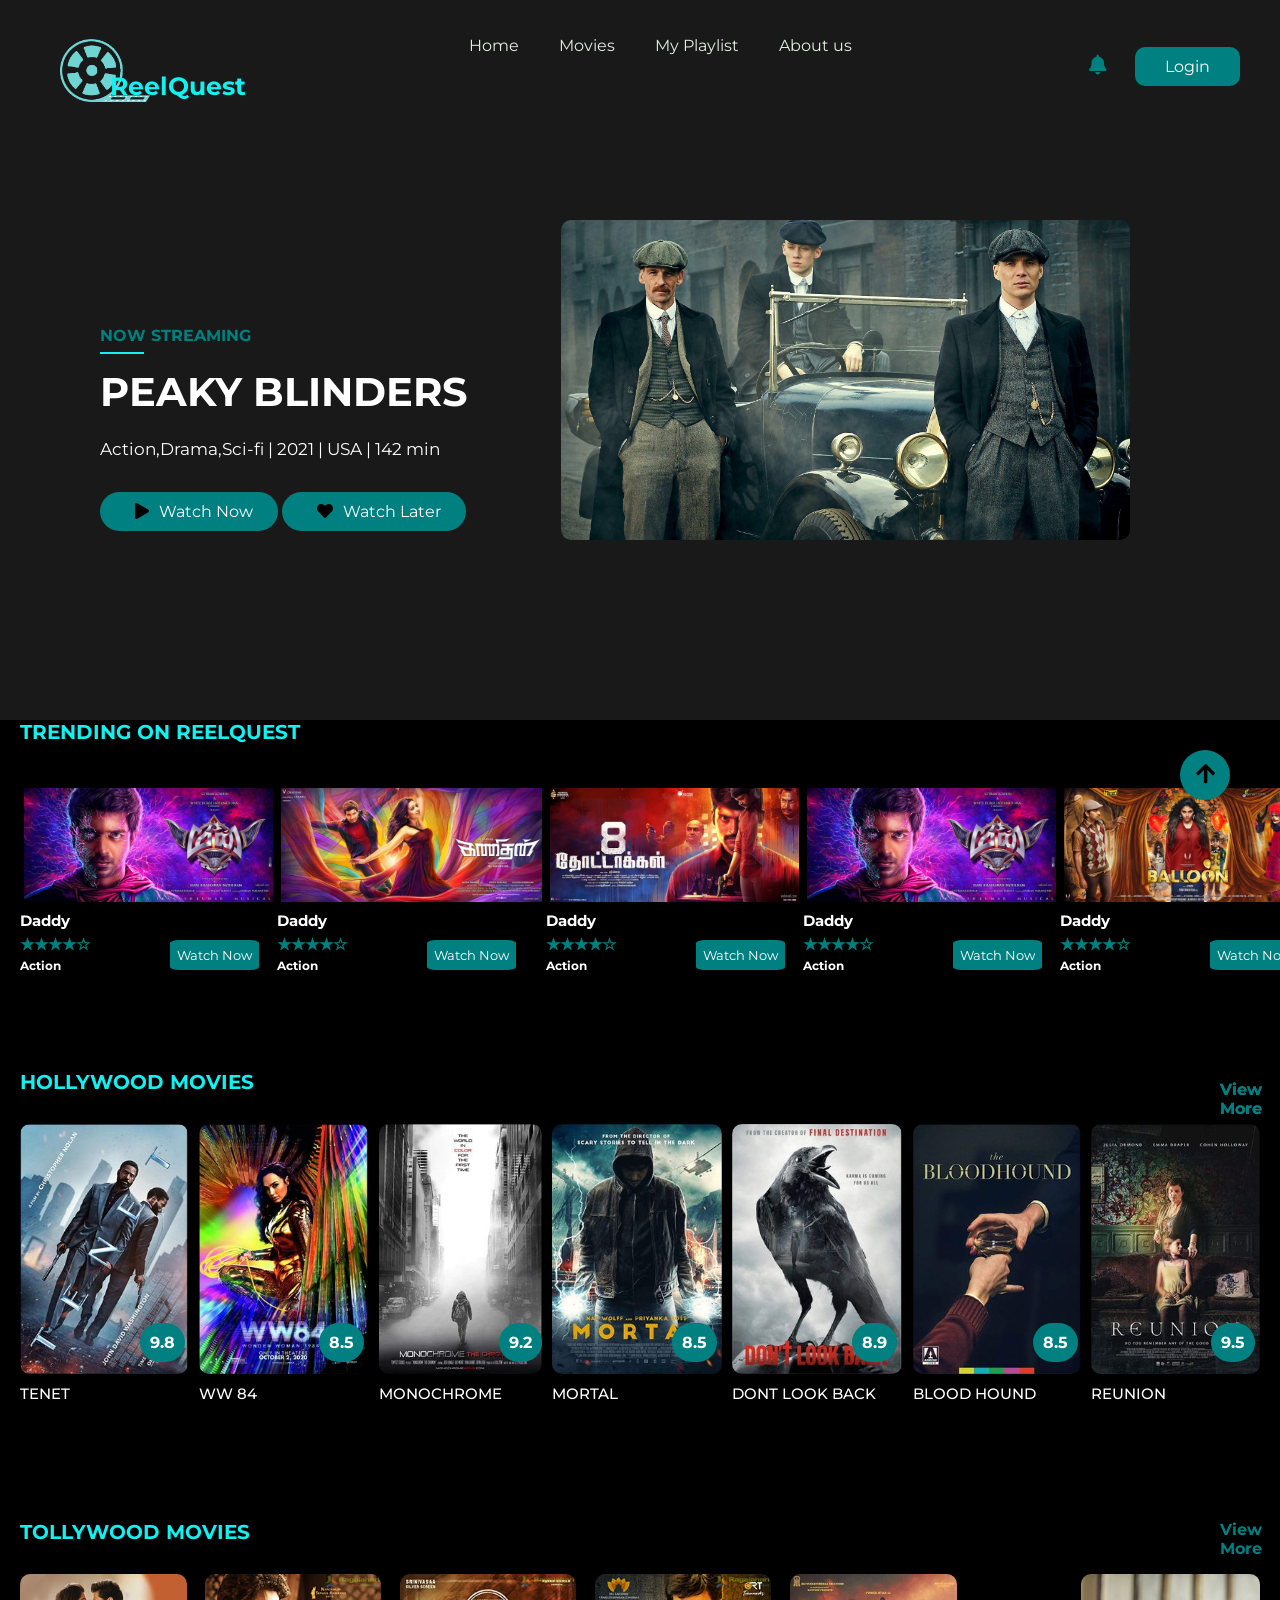
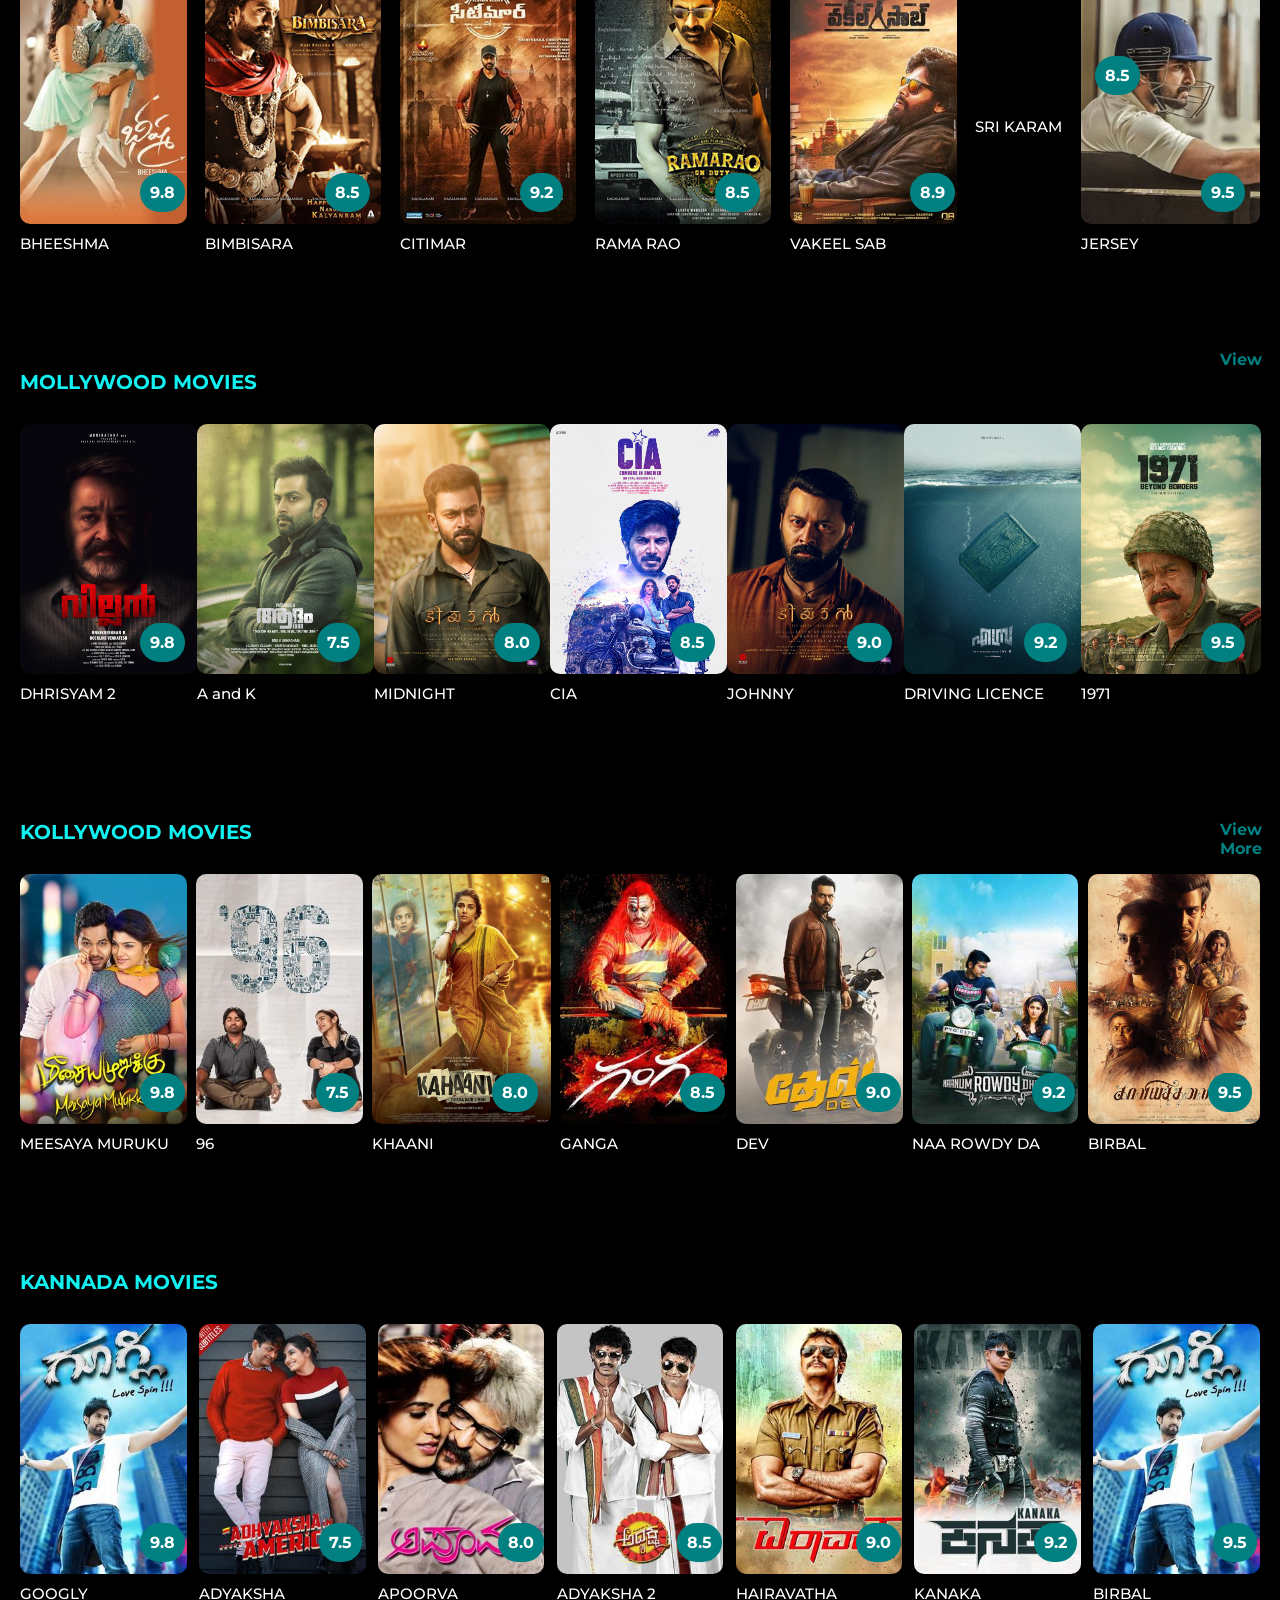
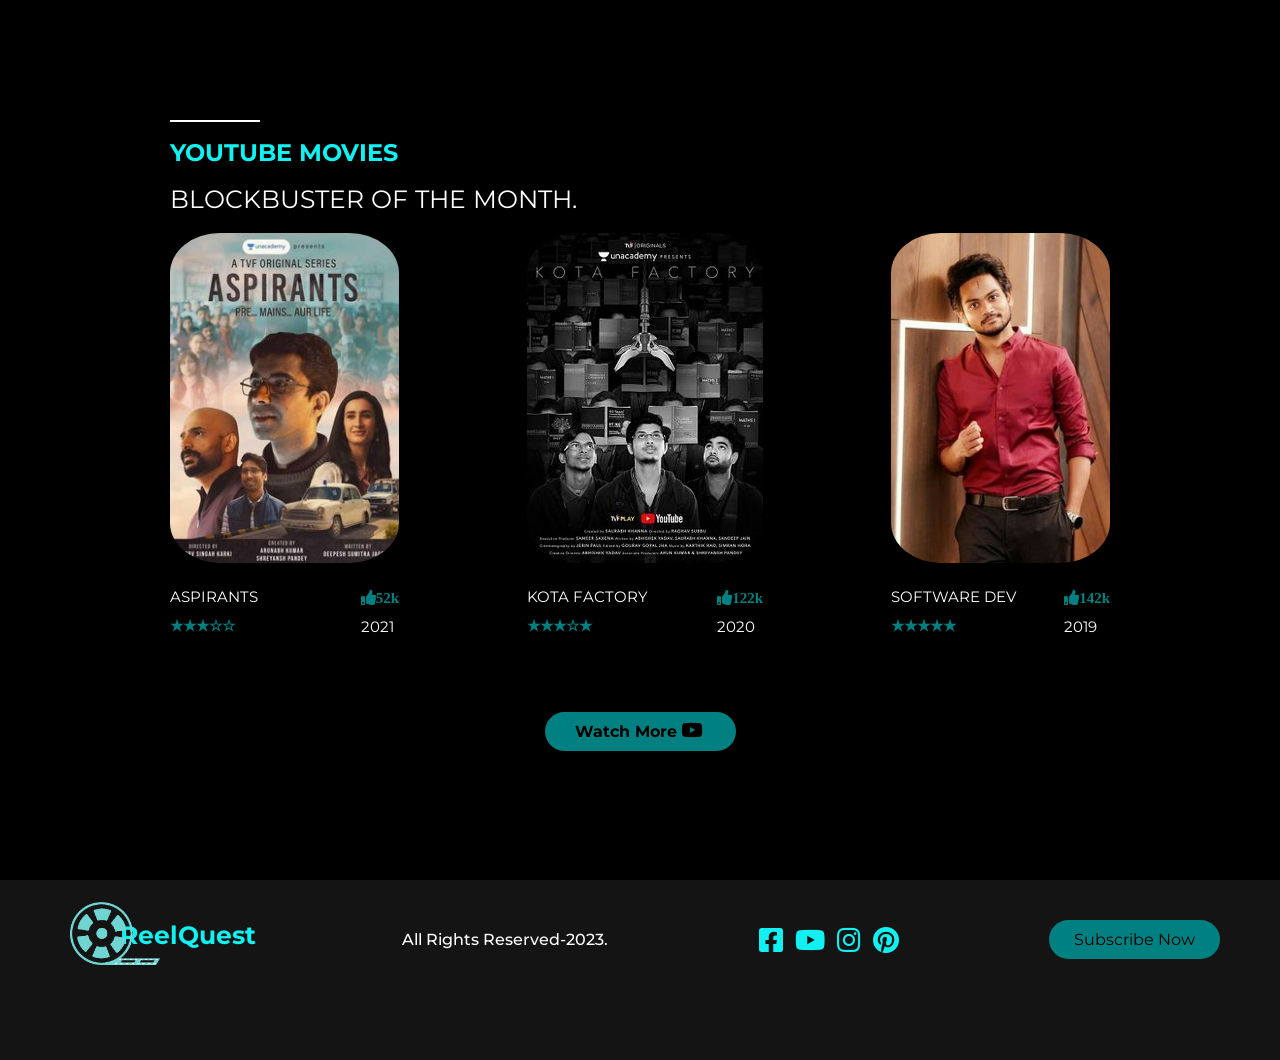
==== frontend/index.html @ c6e7e480 "home page" ====
<!DOCTYPE html>
<html lang="en">
<head>
    <meta charset="UTF-8">
    <meta http-equiv="X-UA-Compatible" content="IE=edge">
    <meta name="viewport" content="width=device-width, initial-scale=1.0">
    <link rel="stylesheet" href="style/main.css">
    <link rel="stylesheet" href="https://cdnjs.cloudflare.com/ajax/libs/font-awesome/5.15.3/css/all.min.css">
    <link rel="icon" href="images/logo/e.png">
    <title>ReelQuest</title>
</head>
<body>
    <!--Header section-->
    <header>


    <div class="logo">
        <img src="images/logo/e.png" alt="">
        <h3>ReelQuest</h3>
    </div>
    <div class="nav" id="small_menu">
        <button class="hamburger" id="hamburger">
            <i class="fas fa-bars"></i>
        </button>
        <ul>
            <li><a href="index.html">Home</a></li>
            <li><a href="#">Movies</a></li>
            <li><a href="#">My Playlist</a></li>
            <li><a href="#">About us</a></li>
        </ul>
    </div>
  
    <div class="user">
        <i class="fas fa-bell"></i>
        <!-- <i class="fas fa-search"></i> -->
        <a href="login.html" id="login_btn" onclick="handleLoginBtn()">Login</a>
     
    </div>  
</header>
<!----------------->

<!--Hero section-->
<section>
    <div class="heropage">
        <div class="inside-heropage">
            <span>NOW STREAMING</span>
            <div class="line1">

            </div>
            <h1>PEAKY BLINDERS</h1>
            <p>Action,Drama,Sci-fi | 2021 | USA | 142 min</p>
            <div class="btn1">
            <a href=""><i class="fas fa-play"></i>Watch Now</a>
            <a href=""><i class="fas fa-heart"></i>Watch Later</a>
            </div>
        </div>
    </div>
    <div class="poster">
        <img src="images/hero page/3.jpg" alt="">
    </div>
</section>


        <!------Lates movies---->
        <div class="latest-movies">
            <h1>TRENDING ON REELQUEST</h1>
            <div class="latest-container">
                <div class="latest-inside">
                    <img src="images/horizantal/1.jpg" alt="">
                    <div class="heading1">
                        <h4>Daddy</h4>
                        <p><span>&#9733;&#9733;&#9733;&#9733;&#9734; </span></p>
                        <h6>Action</h6>
                    </div>
                   <div class="btn2">
                       <a href="">Watch Now</a>
                   </div>
                </div>
                <div class="latest-inside">
                    <img src="images/horizantal/5.jpg" alt="">
                    <div class="heading1">
                        <h4>Daddy</h4>
                        <p><span>&#9733;&#9733;&#9733;&#9733;&#9734; </span></p>
                        <h6>Action</h6>
                    </div>
                   <div class="btn2">
                       <a href="">Watch Now</a>
                   </div>
                </div>
                <div class="latest-inside">
                    <img src="images/horizantal/3.jpg" alt="">
                    <div class="heading1">
                        <h4>Daddy</h4>
                        <p><span>&#9733;&#9733;&#9733;&#9733;&#9734; </span></p>
                        <h6>Action</h6>
                    </div>
                   <div class="btn2">
                       <a href="">Watch Now</a>
                   </div>
                </div>
                <div class="latest-inside">
                    <img src="images/horizantal/1.jpg" alt="">
                    <div class="heading1">
                        <h4>Daddy</h4>
                        <p><span>&#9733;&#9733;&#9733;&#9733;&#9734; </span></p>
                        <h6>Action</h6>
                    </div>
                   <div class="btn2">
                       <a href="">Watch Now</a>
                   </div>
                </div>

                <div class="latest-inside">
                    <img src="images/horizantal/2.jpg" alt="">
                    <div class="heading1">
                        <h4>Daddy</h4>
                        <p><span>&#9733;&#9733;&#9733;&#9733;&#9734; </span></p>
                        <h6>Action</h6>
                    </div>
                   <div class="btn2">
                       <a href="">Watch Now</a>
                   </div>
                </div>
            </div>
        </div>
     
        <!---Hollywood Movies-->
        <section>
         
        
        
        
        
        <div class="hollywood-movies" id="hollywood">
           
           
           
            <h1>HOLLYWOOD MOVIES</h1>
            <div class="hollywood-container">
                <div class="hollywood-inside">
                   
                   
                   
                   
                    <img src="images/hollywood/2.jpg" alt="">
                   
                    <h3>TENET</h3>
                    <div class="imdb">
                        <p>9.8</p>
                      
                    </div>
                </div>
                <div class="hollywood-inside">
                    <img src="images/hollywood/12.jpg" alt="">
                    <h3>WW 84</h3>
                    <div class="imdb">
                        <p>8.5</p>
                    </div>
                </div>
                <div class="hollywood-inside">
                    <img src="images/hollywood/13.jpg" alt="">
                    <h3>MONOCHROME</h3>
                    <div class="imdb">
                        <p>9.2</p>
                    </div>
                </div>
                <div class="hollywood-inside">
                    <img src="images/hollywood/14.jpg" alt="">
                    <h3>MORTAL</h3>
                    <div class="imdb">
                        <p>8.5</p>
                    </div>
                </div>
                <div class="hollywood-inside">
                    <img src="images/hollywood/15.jpg" alt="">
                    <h3>DONT LOOK BACK</h3>
                    <div class="imdb">
                        <p>8.9</p>
                    </div>
                </div>
                <div class="hollywood-inside">
                    <img src="images/hollywood/3.jpg" alt="">
                    <h3>BLOOD HOUND</h3>
                    <div class="imdb">
                        <p>8.5</p>
                    </div>
                </div>
                <div class="hollywood-inside">
                    <img src="images/hollywood/1.jpg" alt="">
                    <h3>REUNION</h3>
                    <div class="imdb">
                        <p>9.5</p>
                    </div>
                </div>
            </div>
        </div>
        <div class="more1">
            <a href="">View More</a>
        </div>
    </section>
    <!------------->

            <!---tollywood Movies-->
            <section>
                <div class="tollywood-movies" id="tollywood">
                    <h1>TOLLYWOOD MOVIES</h1>
                    <div class="tollywood-container">
                        <div class="tollywood-inside">
                            <img src="images/telugumovies/a.jpg" alt="">
                            <h3>BHEESHMA</h3>
                            <div class="imdb">
                                <p>9.8</p>
                            </div>
                        </div>
                        <div class="tollywood-inside">
                            <img src="images/telugumovies/16.jpg" alt="">
                            <h3>BIMBISARA</h3>
                            <div class="imdb">
                                <p>8.5</p>
                            </div>
                        </div>
                        <div class="tollywood-inside">
                            <img src="images/telugumovies/19.jpg" alt="">
                            <h3>CITIMAR</h3>
                            <div class="imdb">
                                <p>9.2</p>
                            </div>
                        </div>
                        <div class="tollywood-inside">
                            <img src="images/telugumovies/15.jpg" alt="">
                            <h3>RAMA RAO</h3>
                            <div class="imdb">
                                <p>8.5</p>
                            </div>
                        </div>
                        <div class="tollywood-inside">
                            <img src="images/telugumovies/27.jpg" alt="">
                            <h3>VAKEEL SAB</h3>
                            <div class="imdb">
                                <p>8.9</p>
                            </div>
                        </div>
                        <div class="tollywood-inside">
                            <img src="images/telugumovies/e.jpg    " alt="">
                            <h3>SRI KARAM</h3>
                            <div class="imdb">
                                <p>8.5</p>
                            </div>
                        </div>
                        <div class="tollywood-inside">
                            <img src="images/telugumovies/26.jpg" alt="">
                            <h3>JERSEY</h3>
                            <div class="imdb">
                                <p>9.5</p>
                            </div>
                        </div>
                    </div>
                </div>
               <div class="more2">
                   <a href="">View More</a>
               </div>
            </section>
            <!------------->


              <!---collywood Movies-->
  <section>
    <div class="collywood-movies">
        <h1>MOLLYWOOD MOVIES</h1>
        <div class="collywood-container">
            <div class="collywood-inside">
                <img src="images/malayalam/1.jpg" alt="">
                <h3>DHRISYAM 2</h3>
                <div class="imdb">
                    <p>9.8</p>
                </div>
            </div>
            <div class="collywood-inside">
                <img src="images/malayalam/2.jpg" alt="">
                <h3>A and K</h3> 
                <div class="imdb">
                    <p>7.5</p>
                </div>
            </div>
            <div class="collywood-inside">
                <img src="images/malayalam/3.jpg" alt="">
                <h3>MIDNIGHT</h3>
                <div class="imdb">
                    <p>8.0</p>
                </div>
            </div>
            <div class="collywood-inside">
                <img src="images/malayalam/5.jpg" alt="">
                <h3>CIA</h3>
                <div class="imdb">
                    <p>8.5</p>
                </div>
            </div>
            <div class="collywood-inside">
                <img src="images/malayalam/4.jpg" alt="">
                <h3>JOHNNY</h3>
                <div class="imdb">
                    <p>9.0</p>
                </div>
            </div>
            <div class="collywood-inside">
                <img src="images/malayalam/6.jpg   " alt="">
                <h3>DRIVING LICENCE</h3>
                <div class="imdb">
                    <p>9.2</p>
                </div>
            </div>
            <div class="collywood-inside">
                <img src="images/malayalam/7.jpg" alt="">
                <h3>1971</h3>
                <div class="imdb">
                    <p>9.5</p>
                </div>
            </div>
        </div>
    </div>
    <div class="more3">
        <a href="">View More</a>
    </div>
        </section>
<!------------->

              <!---iollywood Movies-->
              <section>
                <div class="iollywood-movies">
                    <h1>KOLLYWOOD MOVIES</h1>
                    <div class="iollywood-container">
                        <div class="iollywood-inside">
                            <img src="images/tamil/a.jpg" alt="">
                            <h3>MEESAYA MURUKU</h3>
                            <div class="imdb">
                                <p>9.8</p>
                            </div>
                        </div>
                        <div class="iollywood-inside">
                            <img src="images/tamil/b.jpg" alt="">
                            <h3>96</h3> 
                            <div class="imdb">
                                <p>7.5</p>
                            </div>
                        </div>
                        <div class="iollywood-inside">
                            <img src="images/tamil/6.jpg" alt="">
                            <h3>KHAANI</h3>
                            <div class="imdb">
                                <p>8.0</p>
                            </div>
                        </div>
                        <div class="iollywood-inside">
                            <img src="images/tamil/c.jpg" alt="">
                            <h3>GANGA</h3>
                            <div class="imdb">
                                <p>8.5</p>
                            </div>
                        </div>
                        <div class="iollywood-inside">
                            <img src="images/tamil/d.jpg" alt="">
                            <h3>DEV</h3>
                            <div class="imdb">
                                <p>9.0</p>
                            </div>
                        </div>
                        <div class="iollywood-inside">
                            <img src="images/tamil/e.jpg" alt="">
                            <h3>NAA ROWDY DA</h3>
                            <div class="imdb">
                                <p>9.2</p>
                            </div>
                        </div>
                        <div class="iollywood-inside">
                            <img src="images/tamil/1.jpg" alt="">
                            <h3>BIRBAL</h3>
                            <div class="imdb">
                                <p>9.5</p>
                            </div>
                        </div>
                    </div>
                </div>
                <div class="more4">
                    <a href="">View More</a>
                </div>
                    </section>
            <!------------->



   <!---sollywood Movies-->
   <section>
    <div class="sollywood-movies">
        <h1>KANNADA MOVIES</h1>
        <div class="sollywood-container">
            <div class="sollywood-inside">
                <img src="images/kannada/a.jpg" alt="">
                <h3>GOOGLY</h3>
                <div class="imdb">
                    <p>9.8</p>
                </div>
            </div>
            <div class="sollywood-inside">
                <img src="images/kannada/f.jpg" alt="">
                <h3>ADYAKSHA</h3> 
                <div class="imdb">
                    <p>7.5</p>
                </div>
            </div>
            <div class="sollywood-inside">
                <img src="images/kannada/e.jpg" alt="">
                <h3>APOORVA</h3>
                <div class="imdb">
                    <p>8.0</p>
                </div>
            </div>
            <div class="sollywood-inside">
                <img src="images/kannada/d.jpg" alt="">
                <h3>ADYAKSHA 2</h3>
                <div class="imdb">
                    <p>8.5</p>
                </div>
            </div>
            <div class="sollywood-inside">
                <img src="images/kannada/c.jpg" alt="">
                <h3>HAIRAVATHA</h3>
                <div class="imdb">
                    <p>9.0</p>
                </div>
            </div>
            <div class="sollywood-inside">
                <img src="images/kannada/b.jpg" alt="">
                <h3>KANAKA</h3>
                <div class="imdb">
                    <p>9.2</p>
                </div>
            </div>
            <div class="sollywood-inside">
                <img src="images/kannada/a.jpg" alt="">
                <h3>BIRBAL</h3>
                <div class="imdb">
                    <p>9.5</p>
                </div>
            </div>
        </div>
    </div>
    <div class="more5">
        <a href="">View More</a>
    </div>
        </section>
<!------------->
        
<section class="akira" id="youtube">
    <div class="line">
    </div>
    <div class="yt-movies">
        <h1>YOUTUBE MOVIES</h1>
        <p>BLOCKBUSTER OF THE MONTH.</p>
        <div class="yt-container">
            <div class="inside-yt">
                <img src="images/yt/1.jpg" alt="">
                <div class="heading2">
                    <p>ASPIRANTS</p>
                    <p><span>&#9733;&#9733;&#9733;&#9734;&#9734;</span>
                        <div class="like">
                            <span><i class="fas fa-thumbs-up">52k</i></span>
                            <p>2021</p>
                          
                        </div>
                    <p></p>
                </div>
            </div>
            <div class="inside-yt">
                <img src="images/yt/2.jpg" alt="">
                <div class="heading2">
                    <p>KOTA FACTORY</p>
                    <p><span>&#9733;&#9733;&#9733;&#9734;&#9733;</span>
                        <div class="like">
                         <span><i class="fas fa-thumbs-up">122k</i></span>
                            <p>2020</p>
                           
                        </div>
                    <p></p>
                </div>
            </div>
            <div class="inside-yt">
                <img src="images/yt/3.jpg" alt="">
                <div class="heading2">
                    <p>SOFTWARE DEV</p>
                    <p><span>&#9733;&#9733;&#9733;&#9733;&#9733;</span>
                        <div class="like">
                            <span><i class="fas fa-thumbs-up">142k</i></span>
                            <p>2019</p>
                        </div>
                    <p></p>
                </div>
            </div>
        </div>
    </div>
</section>
<div class="youtubebtn">
    <a href="">Watch More<i class="fab fa-youtube"></i></a>
</div>


<!---Footer-->
    <div class="footer">
        <div class="inside-footer">
            <div class="footer-container">
                <div class="logopart">
                    <h1>ReelQuest</h1>
                    <img src="images/logo/e.png" alt="">
                </div>
                <div class="copyright">
                    <p>All Rights Reserved-2023.</p>
                </div>
                <div class="socials">
                    <i class="fab fa-facebook-square"></i>
                    <i class="fab fa-youtube"></i>
                    <i class="fab fa-instagram"></i>
                    <i class="fab fa-pinterest"></i>                    
                </div>
                <div class="btn4">
                    <a href="">Subscribe Now</a>
                </div>
            </div>
        </div>
    </div>

<!------>

<!--Goto button-->
<div class="scroll">
    <a href=""><i class="fas fa-arrow-up"></i></a>
</div>
</body>
<script>
     const loginBtn = document.getElementById('login_btn')

     const userName = localStorage.getItem('userName') || null
    const logedInUserID = localStorage.getItem('logedInUserID') || null
     
    if (logedInUserID) {
        loginBtn.innerHTML = `<span style="color:white;"> ${userName}</span> / Logout`
    } else {
        loginBtn.innerHTML == ''
        loginBtn.innerText == 'Login'
    }


function handleLoginBtn() {
const loginBtn = document.getElementById('login_btn')

if (loginBtn.innerText == 'Login') {

    location.href = './login.html'

} else {


    if (confirm('Do you want to logout?')) {
        localStorage.removeItem('userName')
        localStorage.removeItem('signedIn')
        localStorage.removeItem('logedInUserID')
        localStorage.removeItem('token')

        location.reload()
    }


}

}
</script>
</html>
---- frontend/style/main.css ----
@import url('https://fonts.googleapis.com/css2?family=Montserrat:ital,wght@0,100;0,200;0,300;0,400;0,500;0,600;0,700;0,800;0,900;1,100;1,500;1,600;1,700;1,800;1,900&display=swap');
*{
    margin: 0;
    padding: 0;
    font-family: 'Montserrat', sans-serif;
    box-sizing: border-box;

}
html{
    scroll-behavior: smooth;
}
body{
    background-image: linear-gradient( rgba(0,0,0,0.9),rgba(0,0,0,0.9)),url('images/hero page/7.jpg');
    background-position: center;
    background-size: cover;
    background-repeat: no-repeat;
    height: 130vh;
}
header{
    color:rgb(184, 179, 179);
    display: flex;
    height: 10vh;
    width: 100%;
    justify-content: space-between;
    align-items: center;

}
#iconbar{
    color: white;
    font-size: 2rem;
    position: absolute;
    top: 20px;
    right: 20px;
    opacity: 0;
    visibility: hidden;
}
#iconbar:hover{
    color: teal;
}
.logo{
margin-left: 60px;
margin-top: 50px;

}
.logo img{
    height: 7vh;
}
.logo h3{
    color:rgb(18, 241, 241);
    font-size: 25px;
    margin-top: -35px;

    margin-left: 50px;
}
.nav ul{
    display: flex;
}
.nav ul li{
    list-style: none;
}
.nav ul li a{
    text-decoration: none;
    padding: 0px 20px;
    color: rgb(227, 238, 227);
}
.nav ul li a:hover{
    color: teal;
    font-weight: bolder;
}
.user{
    cursor:pointer;
    color:teal;
    margin-top: 40px;
    margin-right: 40px;
}
.user a{
    padding: 10px 30px;
    color: white;
    background-color: teal;
    text-decoration: none;
    border-radius: 10px;
}
.user a:hover{
    background-color: black;
    color: teal;
}
.user i{
    font-size: 20px;
    margin-right: 10px;
}
.user h4{
    border-radius: 40px;
    background: teal;
    padding: 10px 20px;
    margin-top: 40px;
    margin-right: 40px;
}
.user i{
    padding: 0px 14px;
}
.user h4:hover{
    color:teal;
    background: black;
}


.heropage{
    position: absolute;
    color:white;
   margin-top: 100px;
   margin-left: 100px;
}
.inside-heropage{
    line-height:2;
}
.inside-heropage h1{
    font-size: 40px;
}
.inside-heropage p{
    font-size: 17px;
}
span{
    color: teal;
    font-weight: bold;

}
.line1{
height: 2px;
background-color:rgb(18, 241, 241);
width: 12%;
margin-left: 0px;
margin-top: 0px;
position: absolute;
}

.btn1{
    margin-top: 30px;
}
.btn1 a{
    background-color: teal;
    color: white;
    padding: 10px 25px;
    text-decoration: none;
    border-radius: 30px;
}
.btn1 a:hover{
    background: black;
    color: teal;
}

.btn1 i{
    color:black;
    padding: 0px 10px;
}
.btn1 i:hover{
    color: white;
}
.poster{
    margin-top: 130px;
    margin-right: 150px;
}
.poster img{
    height:320px;
    float: right;
    border-radius: 10px;
}
.latest-movies{
    position: absolute;
    width:100%;
    height: 100%;
   background-color: black;
    margin-top: 500px;
    padding: 0px 20px;
}
.latest-movies h1{
    font-size: 20px;
    color:rgb(18, 241, 241);
    
}
.latest-container{
    padding: 10px 0px;
}
.latest-container{
    display: flex;
    margin-top: 30px;
    justify-content: space-between;
    align-items: center;
}
.latest-inside img{
    height: 122px;
    cursor: pointer;
    padding: 4px;
    transition: all 500ms ease-in-out;
}
.latest-inside img:hover{
    transform: scale(1.2);
}
.heading1{
    color: white;
    line-height: 1.5;
}
.heading1 h4{
    font-size: 15px;
}
.heading1 h6{
    font-size: 12px;
}
.btn2{
    margin-top: -30px;
    margin-left: 150px;
}
.btn2 a{
    font-size: 13px;
    text-decoration: none;
    background: teal;
    padding: 7px 7px;
    border-radius: 10%;
    color: white;

}
.hollywood-movies{
    position: absolute;
    width:100%;
    height: 100%;
   background-color: black;
    padding: 0px 20px;
    color: white;
    margin-top: 850px;
}
.hollywood-movies h1{
    font-size: 20px;
    color:rgb(18, 241, 241);
}
.hollywood-container{
    margin-top: 30px;
    display: flex;
    justify-content: space-between;
    align-items: center;
}
.hollywood-inside h3{
    font-size: 15px;
    font-weight:500;
    margin-top: 6px;
   
}
.hollywood-inside img{
   height: 250px;
   border-radius: 10px;
   transition: all 500ms ease-in-out;
}
.hollywood-inside img:hover{
    transform: scale(1.1);
    cursor: pointer;
}
.imdb{
    background: teal;
    border-radius:20px;
    position:absolute;
    padding: 10px 10px;
    color: white;
    margin-top: -80px;
    margin-left: 120px;
    font-weight: bolder;
}
.more1{
position: absolute;
 margin-top: 860px;
 margin-left: 1220px;
}
.more1 a{

    color:teal;
    font-weight: bolder;
    text-decoration: none;

}

.tollywood-movies{
    position: absolute;
    width:100%;
    height: 100%;
   background-color: black;
    padding: 0px 20px;
    color: white;
    margin-top: 1300px;
}
.tollywood-movies h1{
    font-size: 20px;
    color:rgb(18, 241, 241);
}
.tollywood-container{
    margin-top: 30px;
    display: flex;
    justify-content: space-between;
    align-items: center;
}
.tollywood-inside h3{
    font-size: 15px;
    font-weight:500;
    margin-top: 6px;
   
}
.tollywood-inside img{
   height: 250px;
   transition: all 500ms ease-in-out;
   border-radius: 10px;
}
.tollywood-inside img:hover{
    transform: scale(1.1);
    cursor: pointer;
}
.imdb{
    background: teal;
    border-radius:20px;
    position:absolute;
    padding: 10px 10px;
    color: white;
    margin-top: -80px;
    margin-left: 120px;
    font-weight: bolder;
}

.collywood-movies{
    position: absolute;
    width:100%;
    height: 100%;
   background-color: black;
    padding: 0px 20px;
    color: white;
    margin-top: 1750px;
}
.collywood-movies h1{
    font-size: 20px;
    color:rgb(18, 241, 241);
}
.collywood-container{
    margin-top: 30px;
    display: flex;
    justify-content: space-between;
    align-items: center;
}
.collywood-inside h3{
    font-size: 15px;
    font-weight:500;
    margin-top: 6px;
   
}
.collywood-inside img{
   height: 250px;
   transition: all 500ms ease-in-out;
   border-radius: 10px;
}
.collywood-inside img:hover{
    transform: scale(1.1);
    cursor: pointer;
}
.imdb{
    background: teal;
    border-radius:20px;
    position:absolute;
    padding: 10px 10px;
    color: white;
    margin-top: -80px;
    margin-left: 120px;
    font-weight: bolder;
}
.more3{
    position: absolute;
    margin-top: 1300px;
    margin-left: 1220px;
}
.more3 a{
    color:teal;
    font-weight: bolder;
    text-decoration: none;
}
.tollywood-movies{
    position: absolute;
    width:100%;
    height: 100%;
   background-color: black;
    padding: 0px 20px;
    color: white;
    margin-top: 1300px;
}
.tollywood-movies h1{
    font-size: 20px;
    color:rgb(18, 241, 241);
}
.tollywood-container{
    margin-top: 30px;
    display: flex;
    justify-content: space-between;
    align-items: center;
}
.tollywood-inside h3{
    font-size: 15px;
    font-weight:500;
    margin-top: 6px;
}
.tollywood-inside img{
   height: 250px;
   transition: all 500ms ease-in-out;
   border-radius: 10px;
}
.tollywood-inside img:hover{
    transform: scale(1.1);
    cursor: pointer;
}
.imdb{
    background: teal;
    border-radius:20px;
    position:absolute;
    padding: 10px 10px;
    color: white;
    margin-top: -80px;
    margin-left: 120px;
    font-weight: bolder;
}
.more2{
    position: absolute;
 margin-top: 1730px;
 margin-left: 1220px;
}
.more2 a{
   color: teal;
    font-weight: bolder;
    text-decoration: none;
}
.iollywood-movies{
    position: absolute;
    width:100%;
    height: 100%;
   background-color: black;
    padding: 0px 20px;
    color: white;
    margin-top: 2200px;
}
.iollywood-movies h1{
    font-size: 20px;
    color:rgb(18, 241, 241);
}
.iollywood-container{
    margin-top: 30px;
    display: flex;
    justify-content: space-between;
    align-items: center;
}
.iollywood-inside h3{
    font-size: 15px;
    font-weight:500;
    margin-top: 6px;
}
.iollywood-inside img{
   height: 250px;
   transition: all 500ms ease-in-out;
   border-radius: 10px;
}
.iollywood-inside img:hover{
    transform: scale(1.1);
    cursor: pointer;
}
.imdb{
    background: teal;
    border-radius:20px;
    position:absolute;
    padding: 10px 10px;
    color: white;
    margin-top: -80px;
    margin-left: 120px;
    font-weight: bolder;
}
.more4{
    position: absolute;
 margin-top: 2200px;
 margin-left: 1220px;
}
.more4 a{
    color:teal;
    font-weight: bolder;
    text-decoration: none;
}
.sollywood-movies{
    position: absolute;
    width:100%;
    height: 75%;
   background-color: black;
    padding: 0px 20px;
    color: white;
    margin-top: 2650px;
}
.sollywood-movies h1{
    font-size: 20px;
    color:rgb(18, 241, 241);
}
.sollywood-container{
    margin-top: 30px;
    display: flex;
    justify-content: space-between;
    align-items: center;
}
.sollywood-inside h3{
    font-size: 15px;
    font-weight:500;
    margin-top: 6px;
   
}
.sollywood-inside img{
   height: 250px;
   border-radius: 10px;
   transition: all 500ms ease-in-out;
}
.sollywood-inside img:hover{
    transform: scale(1.1);
    cursor: pointer;
}
.imdb{
    background: teal;
    border-radius:20px;
    position:absolute;
    padding: 10px 10px;
    color: white;
    margin-top: -80px;
    margin-left: 120px;
    font-weight: bolder;
}
.more5{
position: absolute;
 margin-top: 860px;
 margin-left: 1220px;
}
.more5 a{

    color:teal;
    font-weight: bolder;
    text-decoration: none;
}
.akira{

    position: absolute;
    height:100%;
    width: 100%;
    background: black;
    color: white;
    margin-top: 3100px;
}
.yt-movies{
    padding: 10px 170px;
    line-height: 1.9;
}
.yt-movies h1{
    color:rgb(18, 241, 241);
}
.yt-movies p{
    font-size: 25px;
}
.line{
    height: 2px;
    background-color: white;
    width: 7%;
    margin-left: 170px;
    position: absolute;
}
.yt-container{
    display: flex;
    justify-content: space-between;
    align-items: center;
}
.inside-yt img{
    padding: 10px 0px;
    height: 350px;
    border-radius: 50px;
}
.heading2 p{
    font-size: 15px;   
}
.like{
    font-size: 15px;
    float: right;
    margin-top: -56px;
}
.youtubebtn{
    position:absolute;
    height:30%;
    background-color: black;
    width: 100%;
    margin-top: 3700px;
    text-align: center;
}
.youtubebtn a{
    text-decoration: none;
    padding: 10px 30px;
    background: teal;
    color: black;
    font-weight: 700;
    border-radius: 40px;
}
.youtubebtn i{
    padding:0px 4px;
    font-size: 19px;
}
.footer{
    position: absolute;
    margin-top: 3860px;
    height: 20vh;
    color: white;
    background:#141414;
    width: 100%;
}

.logopart img{
    height:7vh;
    margin-left: 70px;
    margin-top: -50px;
}
.logopart h1{
    color:rgb(18, 241, 241);
font-size: 25px;
margin-top: 40px;
margin-left: 120px;
}
.footer-container{
    display: flex;
    justify-content: space-between;
    align-items: center;
}
.copyright{
    font-size: 16px;
    font-weight: 500;
    margin-top: 30px;
}
.socials i{
    font-size: 27px;
    margin-top: 30px;
    padding: 0px 4px;
    color: rgb(18, 241, 241);
}
.btn4{
    margin-right: 60px;
    margin-top: 30px;
}
.btn4 a{
    text-decoration: none;
    padding: 10px 25px;
    color: black;
    background: teal;
    border-radius: 30px;
}

.scroll{
    position: fixed;
    width: 50px;
    height: 50px;
    background: teal;
    border-radius: 50px;
    bottom: 100px;
    right: 50px;
    text-decoration: none;
    font-size: 22px;
    line-height: 50px;
    text-align: center;
}
.scroll i{
    color: black;
}
.hamburger{
    background-color: transparent;
    border: 0;
    color: white;
    text-decoration: none;
    display: none;
    cursor: pointer;
}
.hamburger:focus{
    outline: none;
}

@media(max-width:360px)
{
    .nav ul{
        display: none;
    }
    .hamburger {
        display: block; 
    }


}
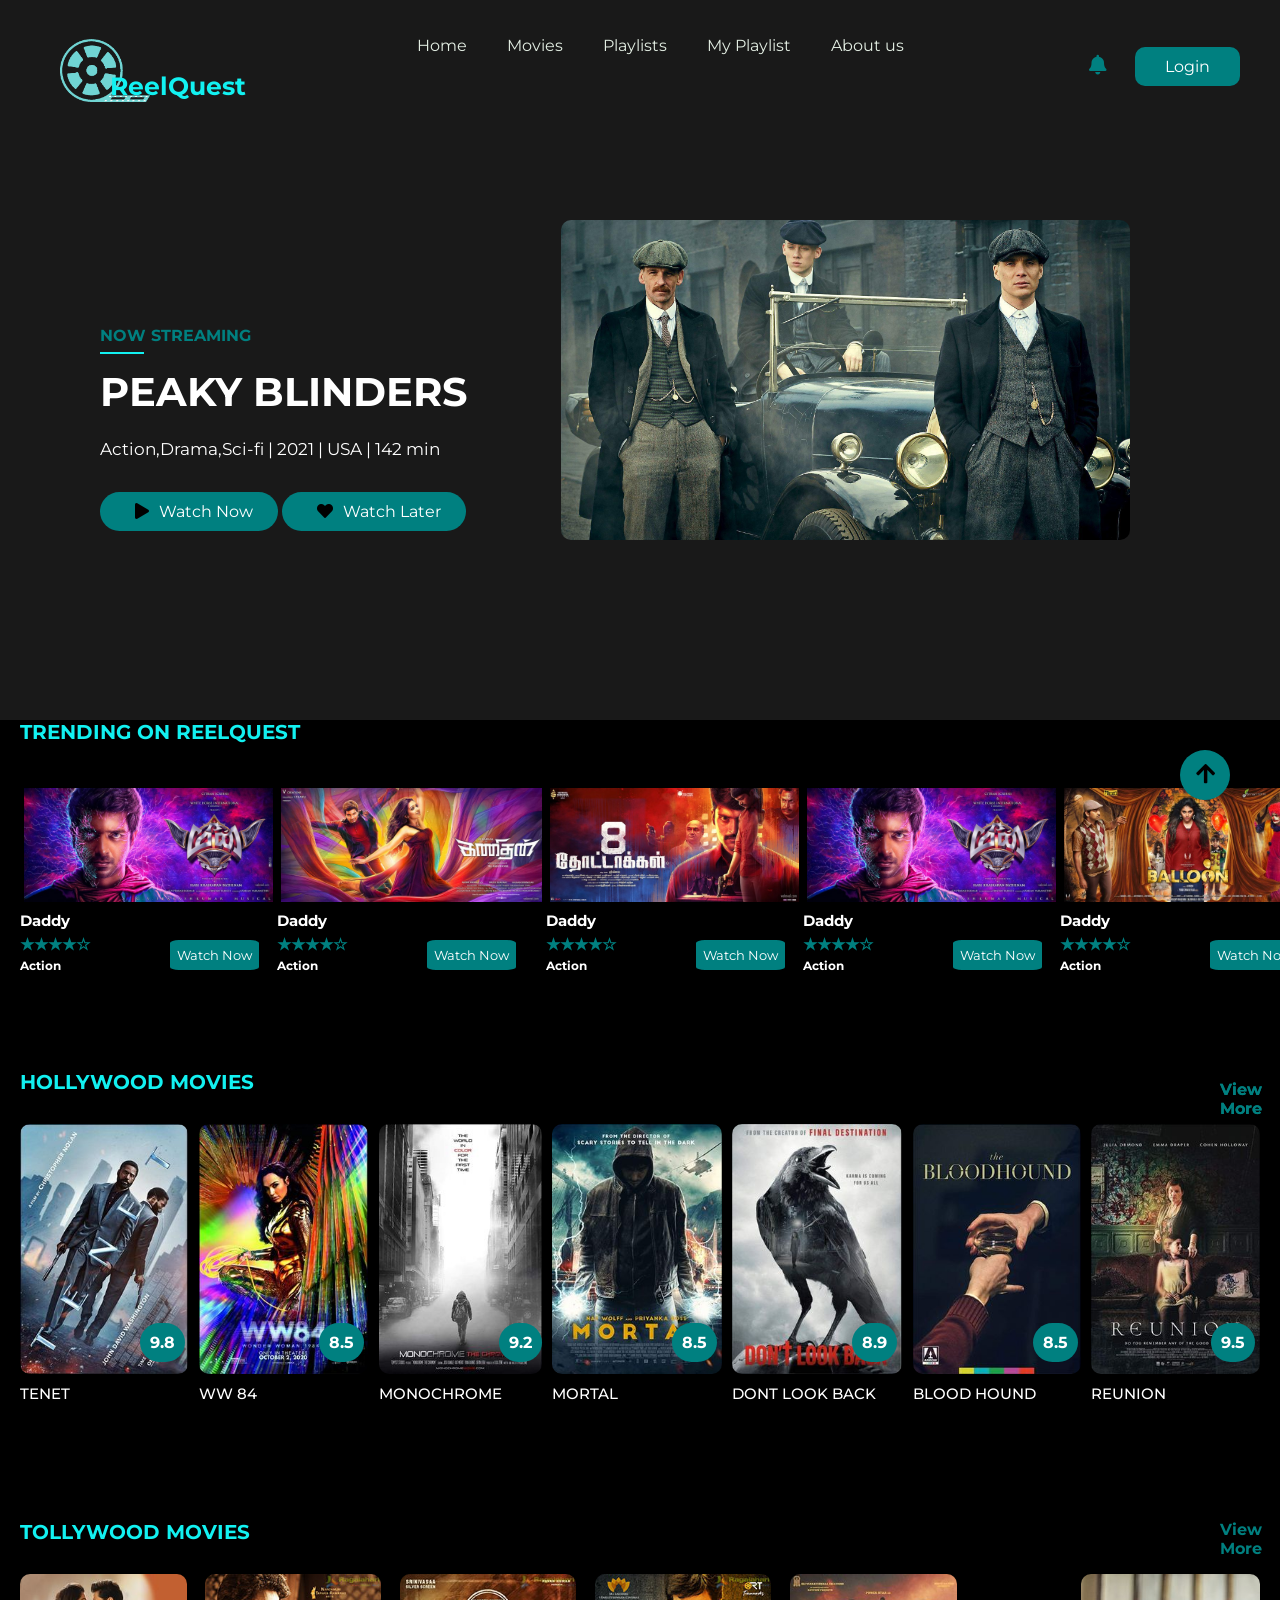
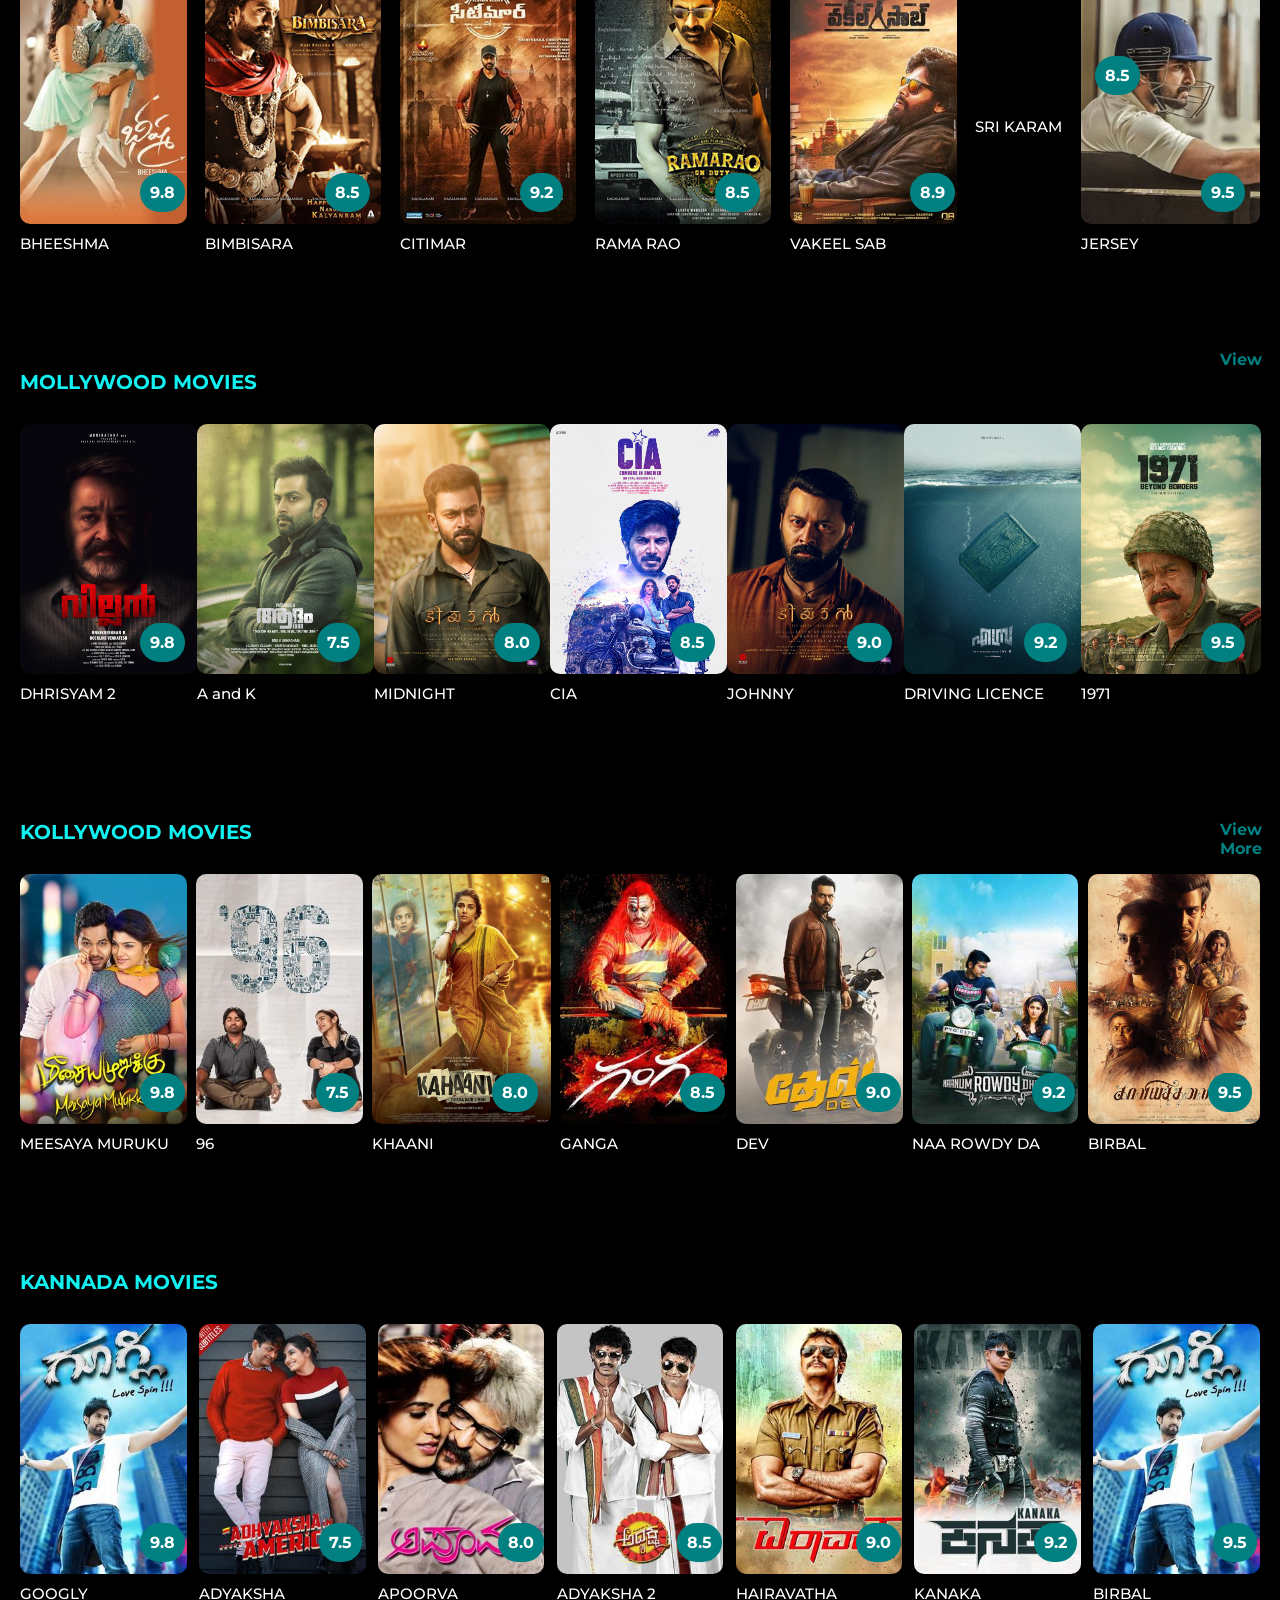
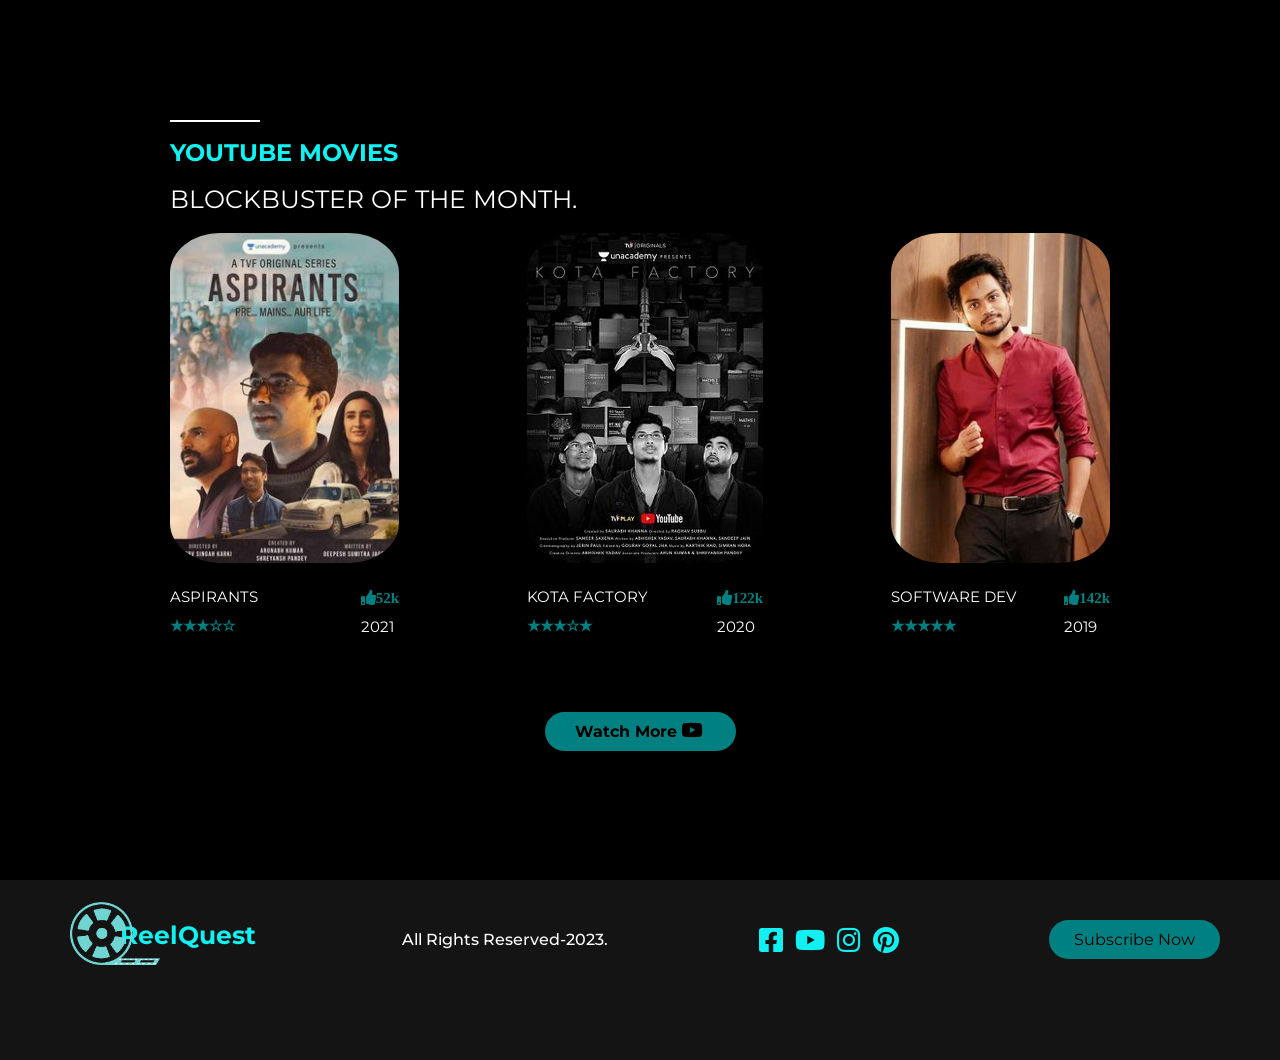
==== commit 0c52f44f: "frontend" ====
--- a/frontend/index.html
+++ b/frontend/index.html
@@ -24,9 +24,10 @@
         </button>
         <ul>
             <li><a href="index.html">Home</a></li>
-            <li><a href="#">Movies</a></li>
-            <li><a href="#">My Playlist</a></li>
-            <li><a href="#">About us</a></li>
+            <li><a href="movie.html">Movies</a></li>
+            <li><a href="playlist.html">Playlists</a></li>
+            <li><a href="myplaylist.html">My Playlist</a></li>
+            <li><a href="about.html">About us</a></li>
         </ul>
     </div>
   
@@ -535,42 +536,7 @@
     <a href=""><i class="fas fa-arrow-up"></i></a>
 </div>
 </body>
-<script>
-     const loginBtn = document.getElementById('login_btn')
-
-     const userName = localStorage.getItem('userName') || null
-    const logedInUserID = localStorage.getItem('logedInUserID') || null
-     
-    if (logedInUserID) {
-        loginBtn.innerHTML = `<span style="color:white;"> ${userName}</span> / Logout`
-    } else {
-        loginBtn.innerHTML == ''
-        loginBtn.innerText == 'Login'
-    }
-
-
-function handleLoginBtn() {
-const loginBtn = document.getElementById('login_btn')
-
-if (loginBtn.innerText == 'Login') {
-
-    location.href = './login.html'
-
-} else {
-
-
-    if (confirm('Do you want to logout?')) {
-        localStorage.removeItem('userName')
-        localStorage.removeItem('signedIn')
-        localStorage.removeItem('logedInUserID')
-        localStorage.removeItem('token')
-
-        location.reload()
-    }
-
-
-}
-
-}
+<script src="./scripts/index.js">
+    
 </script>
 </html>
